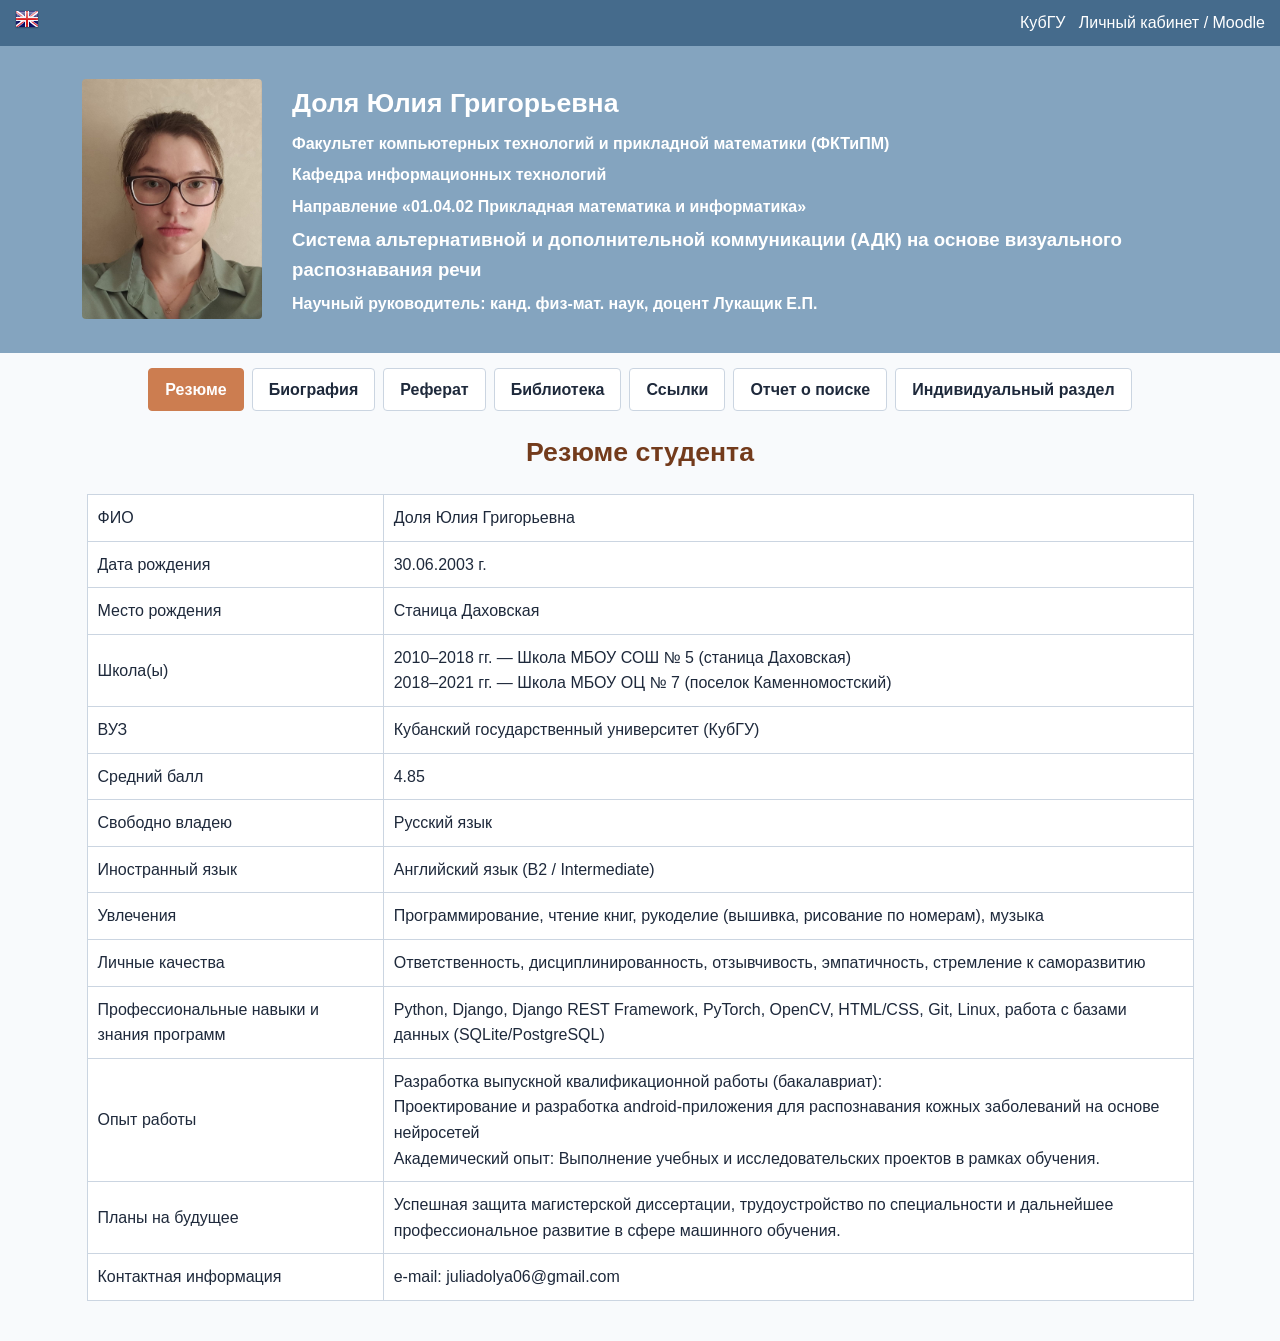
==== index.html @ c51134fe "Add files via upload" ====
<!DOCTYPE html>
<html lang="ru">
<head>
    <meta charset="UTF-8">
    <meta name="viewport" content="width=device-width, initial-scale=1.0">
    <title>Резюме - Студент КубГУ</title>
    <link rel="stylesheet" type="text/css" href="css/master_style.css">
</head>
<body>

    <div id="topblock">
        <div id="langbox">
            <a href="indexe.htm"><img src="images/en.png" alt="English" title="English" width="24" height="20"></a> 
        </div>
        <div id="donntu">
            <a href="https://www.kubsu.ru" target="_blank">КубГУ</a> &nbsp; 
            <a href="https://moodle.kubsu.ru" target="_blank">Личный кабинет / Moodle</a>
        </div>
    </div> <!-- topblock --> 

	<div id="header">
		<div id="header-content">
			<div id="photomag">
				<a href="ivanov_big.jpg">
					<img src="my_photo.jpg" width="180" height="240" title="Фотография студента" alt="Фотография студента">
				</a>
			</div>
			<div id="headertext">
				<h1 class="hdr">Доля Юлия Григорьевна</h1>
				<h3 class="hdr">Факультет компьютерных технологий и прикладной математики (ФКТиПМ)</h3>
				<h3 class="hdr">Кафедра информационных технологий</h3>
				<h3 class="hdr">Направление &laquo;01.04.02 Прикладная математика и информатика&raquo;</h3>
				<h2 class="hdr">Система альтернативной и дополнительной коммуникации (АДК) на основе визуального распознавания речи</h2>
				<h3 class="hdr">Научный руководитель: канд. физ-мат. наук, доцент Лукащик Е.П.</h3>
			</div>
		</div>
	</div> <!-- header -->

	
    <div id="middleblock">
        <div id="menu">
            <a class="button colorfix">Резюме</a>
            <a class="button color" href="bio/index.html">Биография</a>
            <a class="button color" href="diss/index.html">Реферат</a>
            <a class="button color" href="library/index.html">Библиотека</a>
            <a class="button color" href="links/index.html">Ссылки</a>
            <a class="button color" href="links/report.html">Отчет о поиске</a> 
            <a class="button color" href="ind/index.html">Индивидуальный раздел</a>
        </div>
        <div id="maintext">
            <h1>Резюме студента</h1>
            <table id="resume">
                <tr class="odd">
                    <td class="c1">ФИО</td>
                    <td class="c2">Доля Юлия Григорьевна</td>
                </tr>
                <tr class="even">
                    <td class="c1">Дата рождения</td>
                    <td class="c2">30.06.2003 г.</td>
                </tr>
                <tr class="odd">
                    <td class="c1">Место рождения</td>
                    <td class="c2">Станица Даховская</td>
                </tr>
				<tr class="even">
					<td class="c1">Школа(ы)</td>
					<td class="c2">
						2010–2018 гг. — Школа МБОУ СОШ № 5 (станица Даховская)<br>
						2018–2021 гг. — Школа МБОУ ОЦ № 7 (поселок Каменномостский)
					</td>
				</tr>
                <tr class="odd">
                    <td class="c1">ВУЗ</td>
                    <td class="c2">Кубанский государственный университет (КубГУ)</td>
                </tr>
                <tr class="even">
                    <td class="c1">Средний балл</td>
                    <td class="c2">4.85</td>
                </tr>
                <tr class="odd">
                    <td class="c1">Свободно владею</td>
                    <td class="c2">Русский язык</td>
                </tr>
                <tr class="even">
                    <td class="c1">Иностранный язык</td>
                    <td class="c2">Английский язык (B2 / Intermediate)</td>
                </tr>
                <tr class="odd">
                    <td class="c1">Увлечения</td>
                    <td class="c2">Программирование, чтение книг, рукоделие (вышивка, рисование по номерам), музыка</td>
                </tr>
                <tr class="even">
                    <td class="c1">Личные качества</td>
                    <td class="c2">Ответственность, дисциплинированность, отзывчивость, эмпатичность, стремление к саморазвитию</td>
                </tr>
                <tr class="odd">
                    <td class="c1">Профессиональные навыки и знания программ</td>
                    <td class="c2">Python, Django, Django REST Framework, PyTorch, OpenCV, HTML/CSS, Git, Linux, работа с базами данных (SQLite/PostgreSQL)</td>
                </tr>
				<tr class="even">
					<td class="c1">Опыт работы</td>
					<td class="c2">
						Разработка выпускной квалификационной работы (бакалавриат):<br>
						Проектирование и разработка android-приложения для распознавания кожных заболеваний на основе нейросетей<br>
						Академический опыт: Выполнение учебных и исследовательских проектов в рамках обучения.
					</td>
				</tr>
				<tr class="odd">
					<td class="c1">Планы на будущее</td>
					<td class="c2">
						Успешная защита магистерской диссертации, трудоустройство по специальности и дальнейшее профессиональное развитие в сфере машинного обучения.
					</td>
				</tr>
                <tr class="even">
                    <td class="c1">Контактная информация</td>
                    <td class="c2">e-mail: juliadolya06@gmail.com</td>
                </tr>
            </table>
        </div> <!-- maintext -->
    </div> <!-- middleblock -->
</body>
</html>
---- css/master_style.css ----
/* Синяя тема (по умолчанию) */
:root, [data-theme="blue"] {
  --bg-body: #f8fafc;
  --bg-header: #84a4bf;
  --bg-topblock: #456b8c;
  --bg-menu: #273d59;
  --bg-card: #ffffff;
  --bg-hover: #f6fcfe;
  
  --text-main: #1e293b;
  --text-header: #ffffff;
  --text-title: #733b1c;
  --accent-color: #2563eb;
  --accent-hover: #007ead;
  --active-tab: #cc7d50;
  
  --border-color: #cbd5e1;
  --font-family: 'Inter', -apple-system, BlinkMacSystemFont, "Segoe UI", Roboto, sans-serif;
}

/* Коричневая тема */
[data-theme="brown"] {
  --bg-body: #fadfa4;
  --bg-header: #82997f;
  --bg-topblock: #576c55;
  --bg-menu: #c9765c;
  --bg-hover: #fff3d1;
  
  --text-main: #212121;
  --text-header: #ffe8c5;
  --text-title: #8f250e;
  --accent-color: #425a40;
  --accent-hover: #007ead;
  --active-tab: #b4351a;
  
  --border-color: #d9b76e;
}

/* Зеленая тема */
[data-theme="green"] {
  --bg-body: #ebe8e0;
  --bg-header: #172601;
  --bg-topblock: #172601;
  --bg-menu: #735f46;
  --bg-hover: #d2d3b8;
  
  --text-main: #172601;
  --text-header: #fff55d;
  --text-title: #8b4513;
  --accent-color: #14660d;
  --accent-hover: #ecf248;
  --active-tab: #ecf248;
  
  --border-color: #a1a621;
}

/* ==========================================================================
   ОСНОВНЫЕ СТИЛИ (Используют переменные)
   ========================================================================== */

@import url('https://fonts.googleapis.com/css2?family=Inter:wght@400;500;600;700&display=swap');

body {
  background-color: var(--bg-body);
  color: var(--text-main);
  font-family: var(--font-family);
  margin: 0;
  padding: 0 0 20px 0;
  line-height: 1.6;
}

/* Кавычки для тега <q> */
body:lang(en) q { quotes: "\201C" "\201D" "\2018" "\2019"; }
body:lang(uk) q, body:lang(de) q { quotes: "\201E" "\201C"; }
body:lang(ru) q, body:lang(fr) q { quotes: "\00AB" "\00BB" "\201E" "\201C"; }

/* Заголовки */
h1, h2, h3 {
  color: var(--text-title);
  margin: 20px 10px 10px 10px;
}

h1 { font-size: 20pt; text-align: center; }
h2 { font-size: 16pt; text-align: left; }
h3 { font-size: 13pt; text-align: left; }
h2.cntr { text-align: center; text-indent: 0; }

/* Шапка сайта */
#topblock {
  background: var(--bg-topblock);
  min-height: 36px;
  padding: 5px 15px;
  display: flex;
  justify-content: space-between;
  align-items: center;
}

#donntu a {
  color: #ffffff;
  text-decoration: none;
  font-weight: 500;
}

/* Шапка сайта */
#header {
  background: var(--bg-header);
  padding: 30px 20px;
}

/* Общий внутренний контейнер шапки */
#header-content {
  display: flex;             /* Фото и текст остаются в один ряд */
  align-items: center;        /* Выравнивание по вертикали */
  gap: 30px;                 /* Отступ между фото и текстом */
  max-width: 1200px;         /* Увеличиваем ширину блока */
  margin: 0 0 0 5%;          /* Фиксированный небольшой отступ слева (5%), убирает центрирование */
}

/* Стили для фото */
#photomag {
  flex-shrink: 0;            /* Запрещает сжимать фотографию */
}

#photomag img {
  display: block;
  border-radius: 4px;
}

/* Стили для текста справа */
#headertext {
  text-align: left;
}

#header h1, #header h2, #header h3 {
  color: var(--text-header);
  margin: 6px 0;             /* Компактные отступы между строками текста */
}

#header h1 { font-size: 20pt; text-align: left; }
#header h2 { font-size: 14pt; text-align: left; }
#header h3 { font-size: 12pt; text-align: left; }

/* Таблицы */
table#resume, table.search {
  width: 90%;
  margin: 20px auto;
  border-collapse: collapse;
  background-color: var(--bg-card);
  border: 1px solid var(--border-color);
}

table#resume tr td, table.search tr td {
  padding: 10px;
  border: 1px solid var(--border-color);
}

table#resume tr:hover, table.search tr:hover {
  background-color: var(--bg-hover);
}

/* Блок с меню */
#middleblock {
  width: 100%;
  margin: 15px 0;
}

#menu {
  display: flex;             /* Выстраивает кнопки в один ряд */
  justify-content: center;   /* Выравнивает кнопки строго по центру страницы */
  flex-wrap: wrap;           /* Позволяет кнопкам переноситься на новую строку при узком экране */
  gap: 8px;                  /* Отступ между кнопками */
}

/* Кнопки меню */
.button {
  display: inline-block;
  padding: 8px 16px;
  font-weight: 600;
  border-radius: 4px;
  text-decoration: none;
  transition: all 0.2s ease;
  cursor: pointer;
}

#maintext {
    padding-left: 25px;
    padding-right: 25px;
}

.color {
  background-color: var(--bg-card);
  color: var(--text-main);
  border: 1px solid var(--border-color);
}

.color:hover {
  background-color: var(--accent-hover);
  color: #ffffff;
}

.colorfix {
  background-color: var(--active-tab);
  color: #ffffff;
  border: 1px solid var(--active-tab);
}

/* Подвал */
#menub {
  background: var(--bg-menu);
  padding: 15px;
  text-align: center;
}

.mitemb {
  color: #ffffff;
  margin: 0 10px;
}
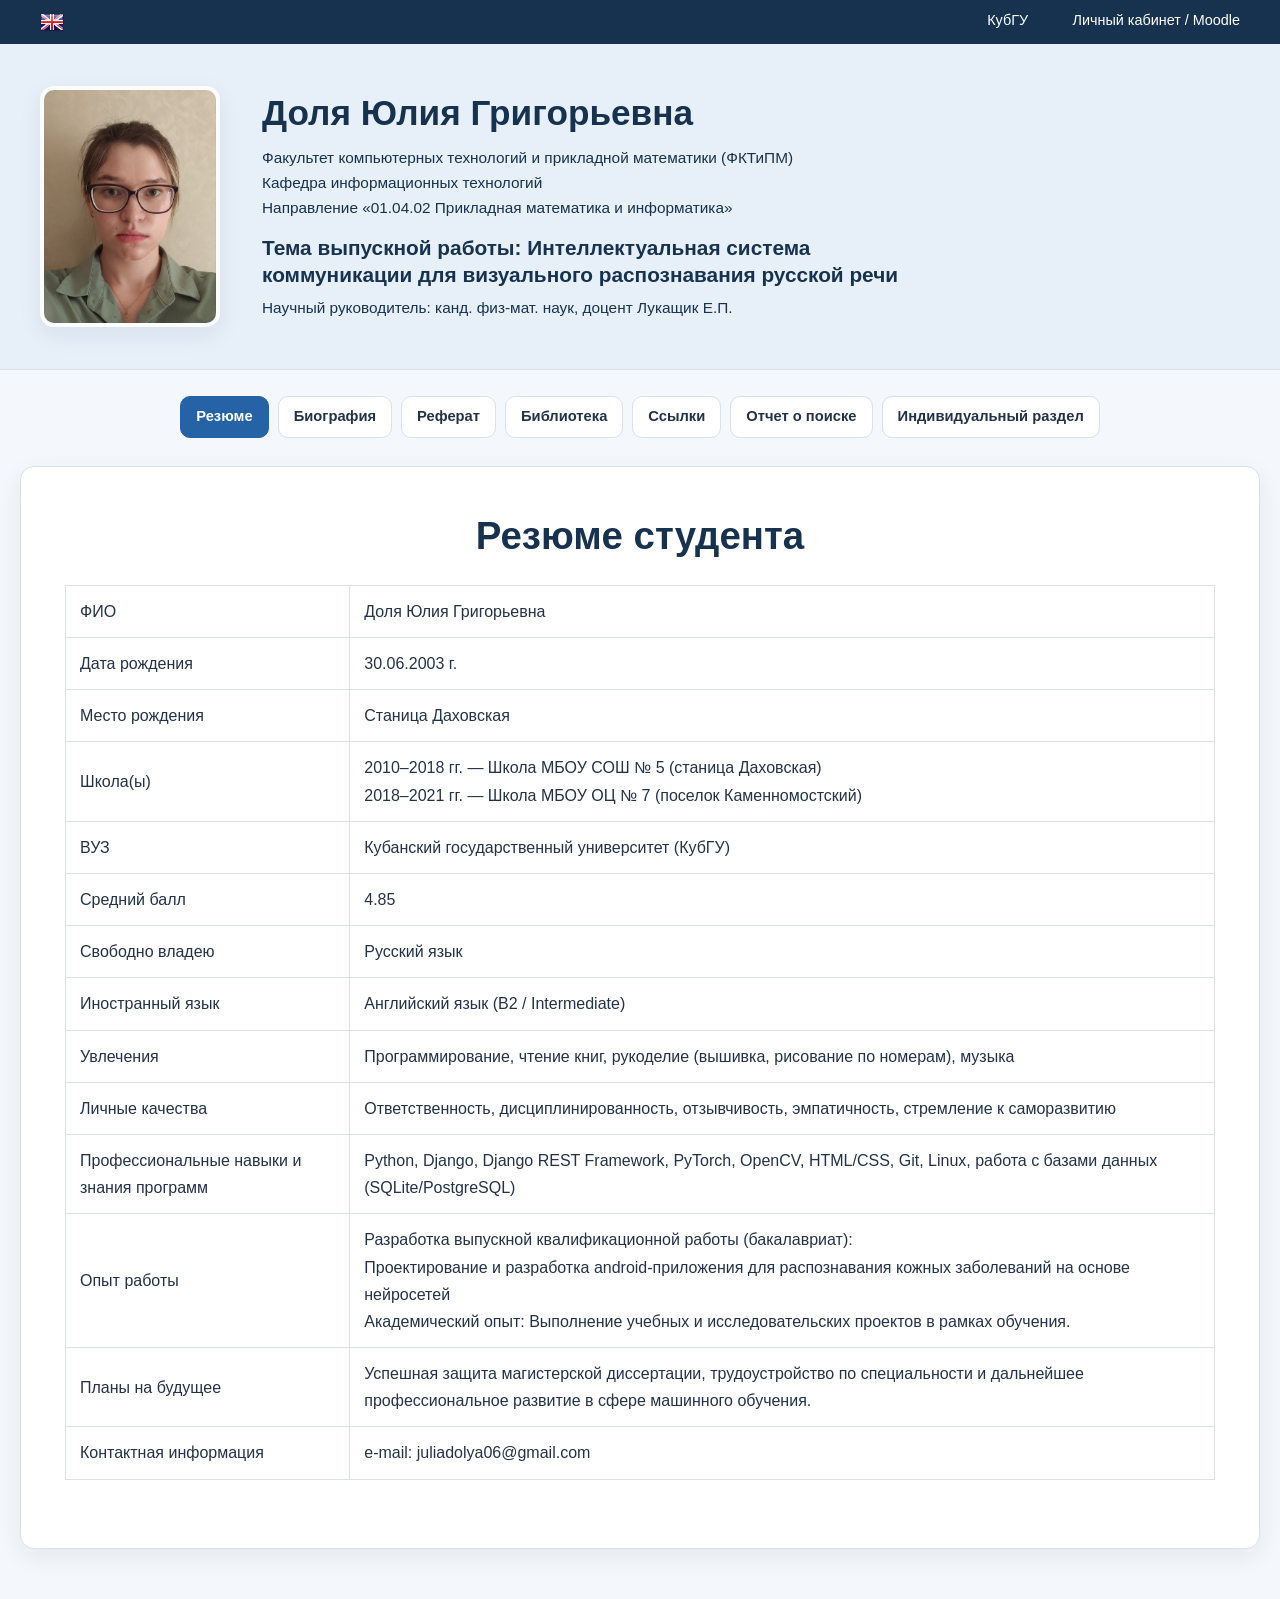
==== commit f8b41af9: "Add files via upload" ====
--- a/index.html
+++ b/index.html
@@ -10,7 +10,7 @@
 
     <div id="topblock">
         <div id="langbox">
-            <a href="indexe.htm"><img src="images/en.png" alt="English" title="English" width="24" height="20"></a> 
+            <a href="indexe.html"><img src="images/en.png" alt="English" title="English" width="24" height="20"></a> 
         </div>
         <div id="donntu">
             <a href="https://www.kubsu.ru" target="_blank">КубГУ</a> &nbsp; 
@@ -30,7 +30,7 @@
 				<h3 class="hdr">Факультет компьютерных технологий и прикладной математики (ФКТиПМ)</h3>
 				<h3 class="hdr">Кафедра информационных технологий</h3>
 				<h3 class="hdr">Направление &laquo;01.04.02 Прикладная математика и информатика&raquo;</h3>
-				<h2 class="hdr">Система альтернативной и дополнительной коммуникации (АДК) на основе визуального распознавания речи</h2>
+				<h2 class="hdr">Тема выпускной работы: Интеллектуальная система коммуникации для визуального распознавания русской речи</h2>
 				<h3 class="hdr">Научный руководитель: канд. физ-мат. наук, доцент Лукащик Е.П.</h3>
 			</div>
 		</div>
--- a/css/master_style.css
+++ b/css/master_style.css
@@ -1,219 +1,780 @@
-
-/* Синяя тема (по умолчанию) */
-:root, [data-theme="blue"] {
-  --bg-body: #f8fafc;
-  --bg-header: #84a4bf;
-  --bg-topblock: #456b8c;
-  --bg-menu: #273d59;
-  --bg-card: #ffffff;
-  --bg-hover: #f6fcfe;
-  
-  --text-main: #1e293b;
-  --text-header: #ffffff;
-  --text-title: #733b1c;
-  --accent-color: #2563eb;
-  --accent-hover: #007ead;
-  --active-tab: #cc7d50;
-  
-  --border-color: #cbd5e1;
-  --font-family: 'Inter', -apple-system, BlinkMacSystemFont, "Segoe UI", Roboto, sans-serif;
-}
-
-/* Коричневая тема */
+@import url('https://fonts.googleapis.com/css2?family=Inter:wght@400;500;600;700&display=swap');
+
+/* Основная цветовая схема */
+:root,
+[data-theme="blue"] {
+    color-scheme: light;
+
+    --bg-body: #f4f7fb;
+    --bg-header: #e7eff8;
+    --bg-topblock: #17324f;
+    --bg-menu: #17324f;
+    --bg-card: #ffffff;
+    --bg-hover: #edf5ff;
+
+    --text-main: #243247;
+    --text-header: #17324f;
+    --text-title: #17324f;
+
+    --accent-color: #2563a6;
+    --accent-hover: #1d4f85;
+    --active-tab: #2563a6;
+
+    --border-color: #d8e1ec;
+    --muted-text: #64748b;
+
+    --shadow-soft: 0 8px 24px rgba(23, 50, 79, 0.07);
+    --radius-card: 14px;
+
+    --font-family: 'Inter', -apple-system, BlinkMacSystemFont,
+                   "Segoe UI", Roboto, sans-serif;
+}
+
+/* Альтернативная коричневая тема */
 [data-theme="brown"] {
-  --bg-body: #fadfa4;
-  --bg-header: #82997f;
-  --bg-topblock: #576c55;
-  --bg-menu: #c9765c;
-  --bg-hover: #fff3d1;
-  
-  --text-main: #212121;
-  --text-header: #ffe8c5;
-  --text-title: #8f250e;
-  --accent-color: #425a40;
-  --accent-hover: #007ead;
-  --active-tab: #b4351a;
-  
-  --border-color: #d9b76e;
-}
-
-/* Зеленая тема */
+    color-scheme: light;
+
+    --bg-body: #fbf7f1;
+    --bg-header: #eee4d6;
+    --bg-topblock: #5b4636;
+    --bg-menu: #5b4636;
+    --bg-card: #ffffff;
+    --bg-hover: #f8eee2;
+
+    --text-main: #342d28;
+    --text-header: #3f3329;
+    --text-title: #5b3928;
+
+    --accent-color: #8a5638;
+    --accent-hover: #70432b;
+    --active-tab: #8a5638;
+
+    --border-color: #e5d7c6;
+    --muted-text: #796b60;
+
+    --shadow-soft: 0 8px 24px rgba(91, 70, 54, 0.08);
+    --radius-card: 14px;
+}
+
+/* Альтернативная зелёная тема */
 [data-theme="green"] {
-  --bg-body: #ebe8e0;
-  --bg-header: #172601;
-  --bg-topblock: #172601;
-  --bg-menu: #735f46;
-  --bg-hover: #d2d3b8;
-  
-  --text-main: #172601;
-  --text-header: #fff55d;
-  --text-title: #8b4513;
-  --accent-color: #14660d;
-  --accent-hover: #ecf248;
-  --active-tab: #ecf248;
-  
-  --border-color: #a1a621;
-}
-
-/* ==========================================================================
-   ОСНОВНЫЕ СТИЛИ (Используют переменные)
-   ========================================================================== */
-
-@import url('https://fonts.googleapis.com/css2?family=Inter:wght@400;500;600;700&display=swap');
+    color-scheme: light;
+
+    --bg-body: #f4f7f1;
+    --bg-header: #e5eddf;
+    --bg-topblock: #294735;
+    --bg-menu: #294735;
+    --bg-card: #ffffff;
+    --bg-hover: #edf5e8;
+
+    --text-main: #26382b;
+    --text-header: #243d2c;
+    --text-title: #294735;
+
+    --accent-color: #376b48;
+    --accent-hover: #28563a;
+    --active-tab: #376b48;
+
+    --border-color: #d6e2d1;
+    --muted-text: #617365;
+
+    --shadow-soft: 0 8px 24px rgba(41, 71, 53, 0.08);
+    --radius-card: 14px;
+}
+
+/* Базовые настройки */
+*,
+*::before,
+*::after {
+    box-sizing: border-box;
+}
+
+html {
+    scroll-behavior: smooth;
+    scroll-padding-top: 24px;
+}
 
 body {
-  background-color: var(--bg-body);
-  color: var(--text-main);
-  font-family: var(--font-family);
-  margin: 0;
-  padding: 0 0 20px 0;
-  line-height: 1.6;
-}
-
-/* Кавычки для тега <q> */
-body:lang(en) q { quotes: "\201C" "\201D" "\2018" "\2019"; }
-body:lang(uk) q, body:lang(de) q { quotes: "\201E" "\201C"; }
-body:lang(ru) q, body:lang(fr) q { quotes: "\00AB" "\00BB" "\201E" "\201C"; }
+    min-width: 320px;
+    margin: 0;
+    padding: 0 0 24px;
+
+    background: var(--bg-body);
+    color: var(--text-main);
+
+    font-family: var(--font-family);
+    font-size: 16px;
+    line-height: 1.7;
+
+    -webkit-font-smoothing: antialiased;
+    text-rendering: optimizeLegibility;
+}
+
+img {
+    max-width: 100%;
+    height: auto;
+}
+
+a {
+    color: var(--accent-color);
+    text-underline-offset: 3px;
+
+    transition:
+        color 0.2s ease,
+        background-color 0.2s ease,
+        border-color 0.2s ease;
+}
+
+a:hover {
+    color: var(--accent-hover);
+}
+
+a:focus-visible,
+button:focus-visible {
+    outline: 3px solid #8ab9ef;
+    outline-offset: 3px;
+}
+
+/* Кавычки */
+body:lang(en) q {
+    quotes: "\201C" "\201D" "\2018" "\2019";
+}
+
+body:lang(uk) q,
+body:lang(de) q {
+    quotes: "\201E" "\201C";
+}
+
+body:lang(ru) q,
+body:lang(fr) q {
+    quotes: "\00AB" "\00BB" "\201E" "\201C";
+}
 
 /* Заголовки */
-h1, h2, h3 {
-  color: var(--text-title);
-  margin: 20px 10px 10px 10px;
-}
-
-h1 { font-size: 20pt; text-align: center; }
-h2 { font-size: 16pt; text-align: left; }
-h3 { font-size: 13pt; text-align: left; }
-h2.cntr { text-align: center; text-indent: 0; }
-
-/* Шапка сайта */
+h1,
+h2,
+h3,
+h4,
+h5,
+h6 {
+    color: var(--text-title);
+    font-weight: 700;
+    line-height: 1.3;
+    text-wrap: balance;
+}
+
+h1 {
+    margin: 0 0 18px;
+    font-size: clamp(1.8rem, 3vw, 2.5rem);
+    text-align: center;
+}
+
+h2 {
+    margin: 32px 0 14px;
+    font-size: clamp(1.4rem, 2.2vw, 1.9rem);
+    text-align: left;
+}
+
+h3 {
+    margin: 26px 0 10px;
+    font-size: clamp(1.1rem, 1.8vw, 1.35rem);
+    text-align: left;
+}
+
+h2.cntr {
+    text-align: center;
+    text-indent: 0;
+}
+
+p {
+    margin: 0 0 16px;
+}
+
+ul,
+ol {
+    padding-left: 1.5rem;
+}
+
+li {
+    margin-bottom: 8px;
+}
+
+hr {
+    margin: 28px 0;
+    border: 0;
+    border-top: 1px solid var(--border-color);
+}
+
+blockquote {
+    margin: 22px 0;
+    padding: 14px 20px;
+
+    border-left: 4px solid var(--accent-color);
+    border-radius: 0 10px 10px 0;
+
+    background: var(--bg-hover);
+}
+
+/* Верхняя панель */
 #topblock {
-  background: var(--bg-topblock);
-  min-height: 36px;
-  padding: 5px 15px;
-  display: flex;
-  justify-content: space-between;
-  align-items: center;
+    display: flex;
+    min-height: 44px;
+
+    align-items: center;
+    justify-content: space-between;
+    gap: 16px;
+
+    padding: 8px max(20px, calc((100% - 1200px) / 2));
+
+    background: var(--bg-topblock);
+    color: #ffffff;
+}
+
+#langbox {
+    display: flex;
+    align-items: center;
+    gap: 8px;
+}
+
+#langbox img {
+    display: block;
+    width: 24px;
+    height: 20px;
+    object-fit: cover;
+    border-radius: 3px;
+}
+
+#donntu {
+    display: flex;
+    flex-wrap: wrap;
+    justify-content: flex-end;
+    gap: 8px 20px;
 }
 
 #donntu a {
-  color: #ffffff;
-  text-decoration: none;
-  font-weight: 500;
-}
-
-/* Шапка сайта */
+    color: #ffffff;
+    font-size: 0.9rem;
+    font-weight: 500;
+    text-decoration: none;
+}
+
+#donntu a:hover {
+    color: #cfe3ff;
+    text-decoration: underline;
+}
+
+/* Главная шапка */
 #header {
-  background: var(--bg-header);
-  padding: 30px 20px;
-}
-
-/* Общий внутренний контейнер шапки */
+    padding: clamp(24px, 4vw, 42px) 24px;
+
+    background: var(--bg-header);
+    border-bottom: 1px solid var(--border-color);
+}
+
 #header-content {
-  display: flex;             /* Фото и текст остаются в один ряд */
-  align-items: center;        /* Выравнивание по вертикали */
-  gap: 30px;                 /* Отступ между фото и текстом */
-  max-width: 1200px;         /* Увеличиваем ширину блока */
-  margin: 0 0 0 5%;          /* Фиксированный небольшой отступ слева (5%), убирает центрирование */
-}
-
-/* Стили для фото */
+    display: flex;
+    width: min(100%, 1200px);
+
+    align-items: center;
+    gap: clamp(22px, 4vw, 42px);
+
+    margin: 0 auto;
+}
+
 #photomag {
-  flex-shrink: 0;            /* Запрещает сжимать фотографию */
+    flex: 0 0 auto;
 }
 
 #photomag img {
-  display: block;
-  border-radius: 4px;
-}
-
-/* Стили для текста справа */
+    display: block;
+    width: 180px;
+    max-width: 28vw;
+    height: auto;
+
+    border: 4px solid rgba(255, 255, 255, 0.85);
+    border-radius: 14px;
+
+    box-shadow: var(--shadow-soft);
+}
+
 #headertext {
-  text-align: left;
-}
-
-#header h1, #header h2, #header h3 {
-  color: var(--text-header);
-  margin: 6px 0;             /* Компактные отступы между строками текста */
-}
-
-#header h1 { font-size: 20pt; text-align: left; }
-#header h2 { font-size: 14pt; text-align: left; }
-#header h3 { font-size: 12pt; text-align: left; }
-
-/* Таблицы */
-table#resume, table.search {
-  width: 90%;
-  margin: 20px auto;
-  border-collapse: collapse;
-  background-color: var(--bg-card);
-  border: 1px solid var(--border-color);
-}
-
-table#resume tr td, table.search tr td {
-  padding: 10px;
-  border: 1px solid var(--border-color);
-}
-
-table#resume tr:hover, table.search tr:hover {
-  background-color: var(--bg-hover);
-}
-
-/* Блок с меню */
+    min-width: 0;
+    text-align: left;
+}
+
+#header h1,
+#header h2,
+#header h3 {
+    color: var(--text-header);
+    text-align: left;
+}
+
+#header h1 {
+    margin: 0 0 12px;
+    font-size: clamp(1.6rem, 2.8vw, 2.2rem);
+}
+
+#header h2 {
+    margin: 16px 0 10px;
+    font-size: clamp(1.05rem, 1.7vw, 1.3rem);
+}
+
+#header h3 {
+    margin: 5px 0;
+    font-size: 0.96rem;
+    font-weight: 500;
+}
+
+/* Центральная область */
 #middleblock {
-  width: 100%;
-  margin: 15px 0;
-}
-
+    width: min(100% - 32px, 1240px);
+    margin: 26px auto;
+}
+
+/* Верхнее меню */
 #menu {
-  display: flex;             /* Выстраивает кнопки в один ряд */
-  justify-content: center;   /* Выравнивает кнопки строго по центру страницы */
-  flex-wrap: wrap;           /* Позволяет кнопкам переноситься на новую строку при узком экране */
-  gap: 8px;                  /* Отступ между кнопками */
+    display: flex;
+    flex-wrap: wrap;
+
+    align-items: stretch;
+    justify-content: center;
+    gap: 9px;
+
+    margin: 0 auto 28px;
 }
 
 /* Кнопки меню */
 .button {
-  display: inline-block;
-  padding: 8px 16px;
-  font-weight: 600;
-  border-radius: 4px;
-  text-decoration: none;
-  transition: all 0.2s ease;
-  cursor: pointer;
-}
-
+    display: inline-flex;
+    min-height: 42px;
+
+    align-items: center;
+    justify-content: center;
+
+    padding: 9px 15px;
+
+    border: 1px solid var(--border-color);
+    border-radius: 10px;
+
+    font-family: inherit;
+    font-size: 0.92rem;
+    font-weight: 600;
+    line-height: 1.3;
+    text-align: center;
+    text-decoration: none;
+
+    cursor: pointer;
+
+    transition:
+        transform 0.18s ease,
+        background-color 0.18s ease,
+        color 0.18s ease,
+        box-shadow 0.18s ease;
+}
+
+.button:hover {
+    transform: translateY(-1px);
+    box-shadow: 0 4px 12px rgba(23, 50, 79, 0.1);
+}
+
+.color {
+    background: var(--bg-card);
+    color: var(--text-main);
+}
+
+.color:hover {
+    border-color: var(--accent-color);
+    background: var(--bg-hover);
+    color: var(--accent-hover);
+}
+
+.colorfix {
+    border-color: var(--active-tab);
+    background: var(--active-tab);
+    color: #ffffff;
+    cursor: default;
+}
+
+/* Основное содержимое */
 #maintext {
-    padding-left: 25px;
-    padding-right: 25px;
-}
-
-.color {
-  background-color: var(--bg-card);
-  color: var(--text-main);
-  border: 1px solid var(--border-color);
-}
-
-.color:hover {
-  background-color: var(--accent-hover);
-  color: #ffffff;
-}
-
-.colorfix {
-  background-color: var(--active-tab);
-  color: #ffffff;
-  border: 1px solid var(--active-tab);
-}
-
-/* Подвал */
+    min-width: 0;
+    padding: clamp(22px, 4vw, 44px);
+
+    border: 1px solid var(--border-color);
+    border-radius: var(--radius-card);
+
+    background: var(--bg-card);
+    box-shadow: var(--shadow-soft);
+
+    overflow-wrap: anywhere;
+}
+
+#maintext > h1:first-child,
+#maintext > h2:first-child {
+    margin-top: 0;
+}
+
+#maintext img {
+    max-width: 100%;
+    height: auto;
+}
+
+#maintext a {
+    overflow-wrap: anywhere;
+}
+
+/* Выделенный вводный текст */
+.comment {
+    padding: 14px 18px;
+
+    border-left: 4px solid var(--accent-color);
+    border-radius: 0 10px 10px 0;
+
+    background: var(--bg-hover);
+    color: var(--muted-text);
+}
+
+/* Таблицы */
+#maintext table {
+    width: 100%;
+    max-width: 100%;
+    margin: 24px 0;
+    border-collapse: collapse;
+    table-layout: auto;
+    box-sizing: border-box;
+}
+
+/* Таблица результатов поиска */
+#maintext table.search {
+    width: 100%;
+    margin: 24px 0;
+    table-layout: auto;
+}
+
+/* Таблица резюме */
+#maintext table#resume {
+    width: 100%;
+    margin: 24px 0;
+}
+
+/* Ячейки */
+#maintext table td,
+#maintext table th {
+    padding: 12px 14px;
+    border: 1px solid var(--border-color);
+    text-align: left;
+    vertical-align: middle;
+    box-sizing: border-box;
+}
+
+/* Заголовки */
+#maintext table th {
+    background: var(--bg-header);
+    color: var(--text-header);
+    font-weight: 700;
+}
+
+/* Логотипы поисковых систем */
+#maintext table.search td.cn img {
+    display: inline-block;
+    width: auto;
+    height: 30px;
+    max-width: none;
+    object-fit: contain;
+    vertical-align: middle;
+}
+
+/* Ячейки с логотипами */
+#maintext table.search td.cn {
+    width: 90px;
+    text-align: center;
+}
+
+/* Ячейка с поисковым запросом */
+#maintext table.search td.c1 {
+    width: auto;
+}
+
+/* Прокрутка таблицы на узких экранах */
+#maintext {
+    overflow-x: auto;
+}
+
+
+/* Нижнее меню */
 #menub {
-  background: var(--bg-menu);
-  padding: 15px;
-  text-align: center;
+    display: flex;
+    flex-wrap: wrap;
+
+    align-items: center;
+    justify-content: center;
+    gap: 10px 22px;
+
+    margin-top: 36px;
+    padding: 22px 20px;
+
+    background: var(--bg-menu);
+    text-align: center;
 }
 
 .mitemb {
-  color: #ffffff;
-  margin: 0 10px;
-}
-
+    color: #ffffff;
+    font-size: 0.92rem;
+    text-decoration: none;
+}
+
+.mitemb:hover {
+    color: #cfe3ff;
+    text-decoration: underline;
+}
+
+/* Изображения и подписи */
+.img {
+    width: min(100%, 760px);
+    margin: 28px auto;
+    text-align: center;
+}
+
+.img img {
+    display: block;
+    width: 100%;
+    max-width: 760px;
+    height: auto;
+    margin: 0 auto;
+
+    border: 1px solid var(--border-color);
+    border-radius: 12px;
+
+    box-shadow: 0 6px 20px rgba(23, 50, 79, 0.08);
+}
+
+.imgcaption {
+    margin-top: 10px;
+    color: var(--muted-text);
+    font-size: 0.9rem;
+    font-style: italic;
+    text-align: center;
+}
+
+
+
+
+
+
+/* Поля форм */
+input,
+select,
+textarea,
+button {
+    max-width: 100%;
+    font: inherit;
+}
+
+input,
+select,
+textarea {
+    padding: 9px 11px;
+
+    border: 1px solid var(--border-color);
+    border-radius: 8px;
+
+    background: var(--bg-card);
+    color: var(--text-main);
+}
+
+button {
+    cursor: pointer;
+}
+
+/* Адаптация для планшетов и телефонов */
+@media (max-width: 760px) {
+    #topblock {
+        padding: 9px 16px;
+    }
+
+    #header {
+        padding: 24px 16px;
+    }
+
+    #header-content {
+        flex-direction: column;
+        align-items: center;
+        gap: 18px;
+        text-align: center;
+    }
+
+    #photomag img {
+        width: 150px;
+        max-width: 55vw;
+    }
+
+    #headertext,
+    #header h1,
+    #header h2,
+    #header h3 {
+        text-align: center;
+    }
+
+    #middleblock {
+        width: min(100% - 20px, 1240px);
+        margin: 16px auto;
+    }
+
+    #menu {
+        gap: 7px;
+        margin-bottom: 18px;
+    }
+
+    .button {
+        flex: 1 1 145px;
+        padding: 10px 12px;
+    }
+
+    #maintext {
+        padding: 22px 18px;
+        border-radius: 12px;
+    }
+
+    #maintext table#resume,
+    #maintext table.search {
+        width: 100%;
+        font-size: 0.9rem;
+    }
+
+    #maintext table.search td.cn img {
+        height: 26px;
+    }
+
+    #maintext table#resume td,
+    #maintext table#resume th,
+    #maintext table.search td,
+    #maintext table.search th {
+        padding: 9px;
+    }
+}
+
+@media (max-width: 460px) {
+    body {
+        font-size: 15px;
+    }
+
+    #topblock {
+        align-items: flex-start;
+    }
+
+    #donntu {
+        gap: 5px 12px;
+    }
+
+    #donntu a {
+        font-size: 0.82rem;
+    }
+
+    #maintext {
+        padding: 18px 14px;
+    }
+
+    #menub {
+        gap: 10px 16px;
+        padding: 18px 12px;
+    }
+}
+
+/* Уменьшение анимации по настройке устройства */
+@media (prefers-reduced-motion: reduce) {
+    *,
+    *::before,
+    *::after {
+        scroll-behavior: auto !important;
+        transition-duration: 0.01ms !important;
+        animation-duration: 0.01ms !important;
+        animation-iteration-count: 1 !important;
+    }
+}
+
+/* Информационный блок о завершении магистерской работы */
+
+.thesis-notice {
+    margin: 35px 0 20px;
+    padding: 24px 28px;
+
+    background: var(--bg-hover);
+    border: 1px solid var(--border);
+    border-left: 5px solid var(--accent);
+
+    border-radius: 12px;
+
+    color: var(--text-main);
+    line-height: 1.7;
+}
+
+/* Заголовок блока */
+
+.thesis-notice-title {
+    display: flex;
+    align-items: center;
+    gap: 12px;
+
+    margin-bottom: 16px;
+
+    color: var(--text-title);
+    font-size: 1.1rem;
+    font-weight: 600;
+}
+
+/* Значок информации */
+
+.notice-icon {
+    display: inline-flex;
+    align-items: center;
+    justify-content: center;
+
+    width: 26px;
+    height: 26px;
+
+    border-radius: 50%;
+
+    background: var(--accent);
+    color: #ffffff;
+
+    font-size: 16px;
+    font-weight: bold;
+}
+
+/* Абзацы */
+
+.thesis-notice p {
+    margin: 10px 0;
+}
+
+/* Выделение даты */
+
+.thesis-date {
+    display: inline-block;
+
+    margin: 12px 0 !important;
+    padding: 8px 14px;
+
+    background: var(--bg-card);
+    border-radius: 8px;
+
+    color: var(--text-title);
+}
+
+.thesis-date strong {
+    color: var(--accent);
+    font-size: 1.05rem;
+}
+
+/* Адаптация для мобильных устройств */
+
+@media (max-width: 600px) {
+    .thesis-notice {
+        padding: 18px;
+    }
+
+    .thesis-notice-title {
+        font-size: 1rem;
+    }
+}
+
